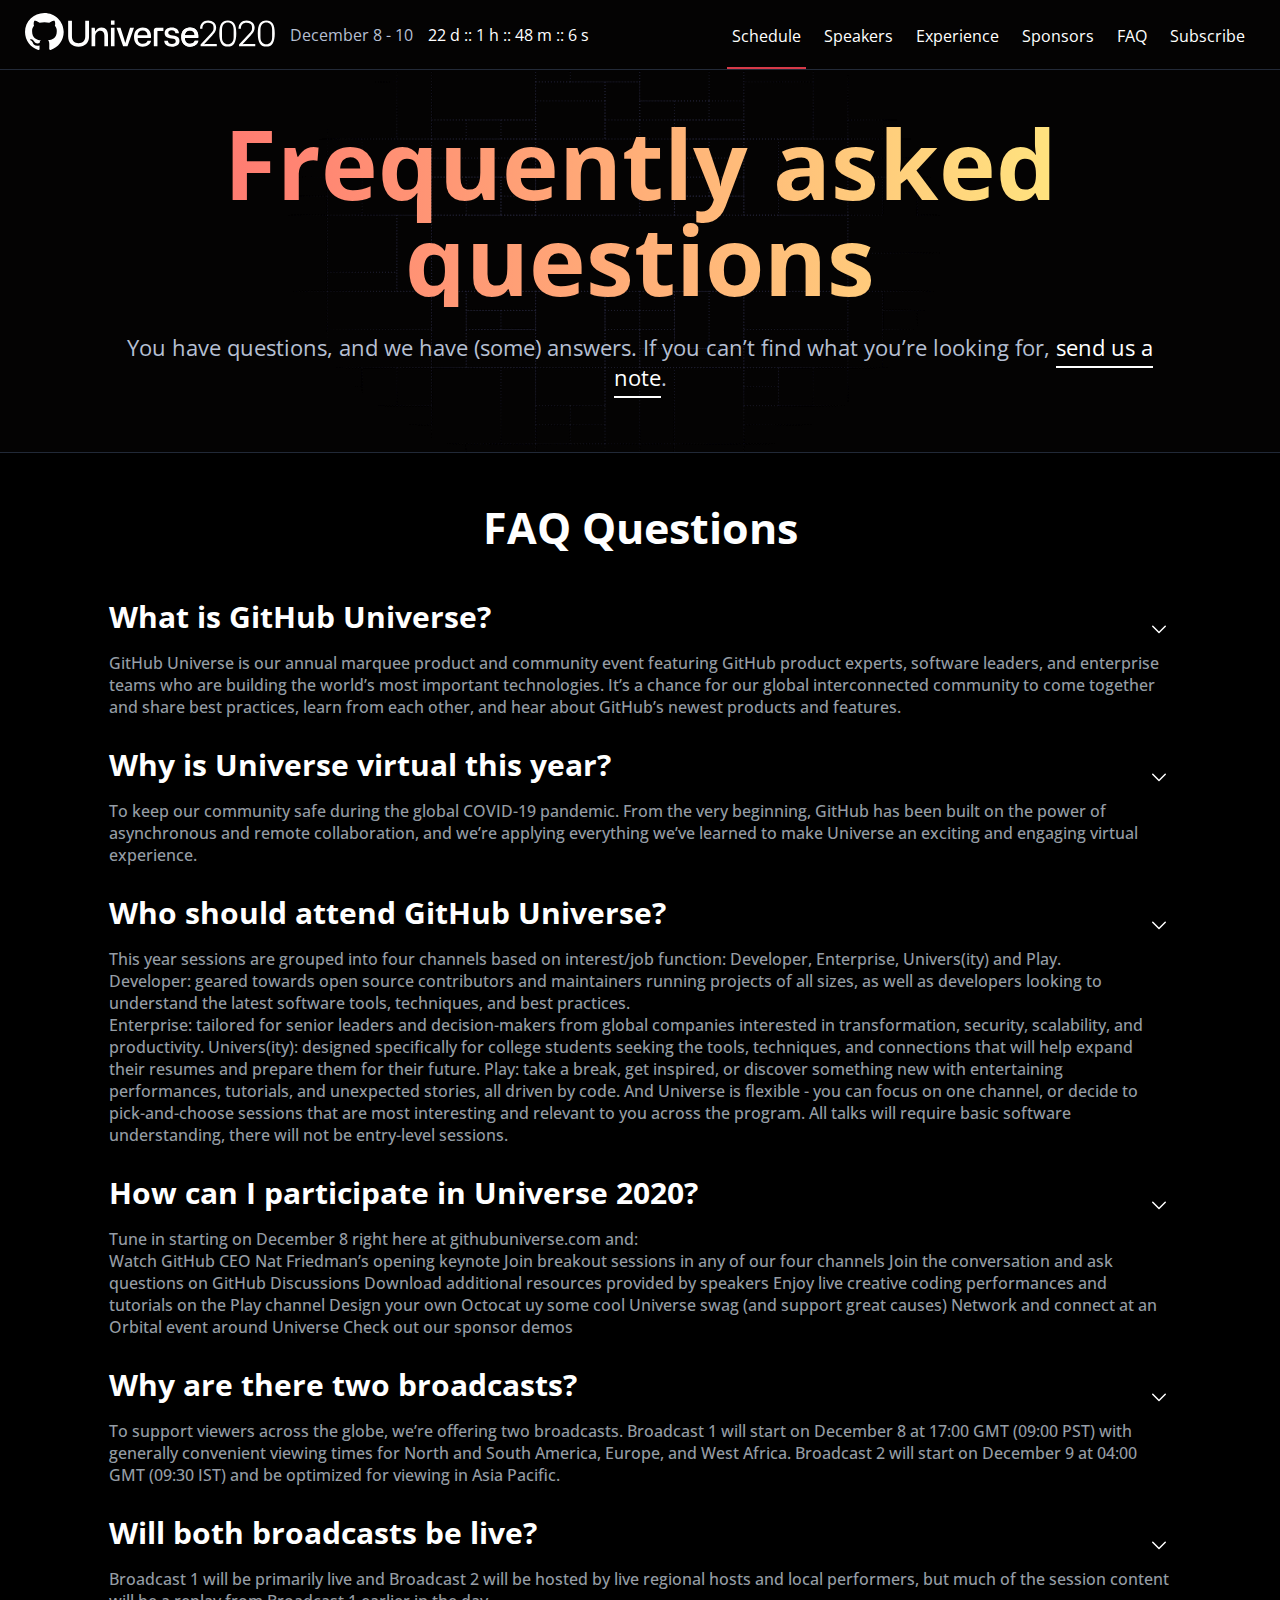
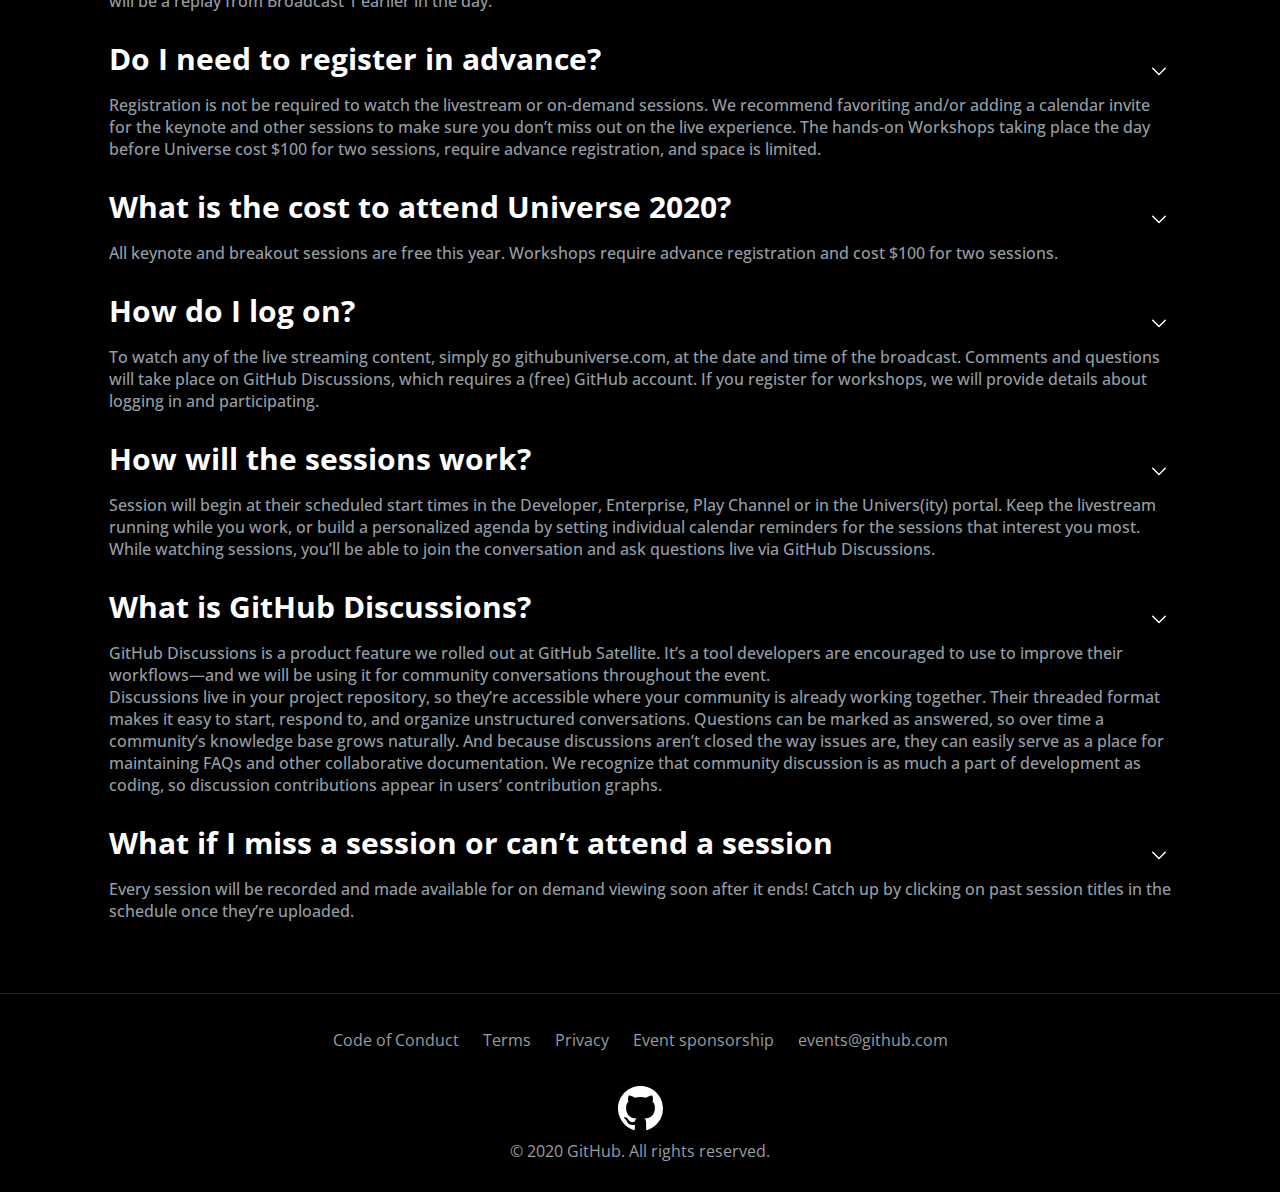
==== faq.html @ a19abfc0 "Ajustado site para portuges" ====
<html>
    <head>
        <link rel="stylesheet" href="asset/style.css">
    </head>
    <body>
        <header>
            <img class="logo" src="asset/GitHub-Universe-logo-2020-white.svg">
            <div class="time">December 8 - 10</div>
            <div class="countdown-time">
                <span class="d">22</span>
                d
                ::
                <span class="h">1</span>
                h
                ::
                <span class="m">48</span>
                m
                ::
                <span class="s">6</span>
                s
            </div>
            <nav>
                <li class="active"><a href="">Schedule</a></li>
                <li><a href="">Speakers</a></li>
                <li><a href="">Experience</a></li>
                <li><a href="">Sponsors</a></li>
                <li><a href="">FAQ</a></li>
                <li><a href="">Subscribe</a></li>
            </nav>
        </header>
        <section class="content content-small">
            <div class="container">
                <h1 class="gradient-text">Frequently asked questions</h1>
                <p>
                    You have questions, and we have (some) answers. If you can’t find what you’re looking for, 
                    <a class="underline" href="">send us a note</a>.
                </p>
            </div>
        </section>
        <hr>
        <!-- <hr class="gradient"> -->
        <section class="faq">
            <div class="container">
                <h1>FAQ Questions</h1>
                <ul class="faq-question">
                    <li>
                        <h2 class="faq-title">
                            What is GitHub Universe?
                        </h2>
                        <svg height="24" viewBox="0 0 24 24" version="1.1" width="24" aria-hidden="true"><path fill-rule="evenodd" d="M5.22 8.72a.75.75 0 000 1.06l6.25 6.25a.75.75 0 001.06 0l6.25-6.25a.75.75 0 00-1.06-1.06L12 14.44 6.28 8.72a.75.75 0 00-1.06 0z"></path></svg>
                        <div class="faq-content">
                            <p>
                                GitHub Universe is our annual marquee product and community event featuring GitHub product experts, software leaders, and enterprise teams who are building the world’s most important technologies. It’s a chance for our global interconnected community to come together and share best practices, learn from each other, and hear about GitHub’s newest products and features.
                            </p>
                        </div>
                    </li>
                    <li>
                        <h2 class="faq-title">
                            Why is Universe virtual this year?
                        </h2>
                        <svg height="24" viewBox="0 0 24 24" version="1.1" width="24" aria-hidden="true"><path fill-rule="evenodd" d="M5.22 8.72a.75.75 0 000 1.06l6.25 6.25a.75.75 0 001.06 0l6.25-6.25a.75.75 0 00-1.06-1.06L12 14.44 6.28 8.72a.75.75 0 00-1.06 0z"></path></svg>
                        <div class="faq-content">
                            <p>
                                To keep our community safe during the global COVID-19 pandemic. From the very beginning, GitHub has been built on the power of asynchronous and remote collaboration, and we’re applying everything we’ve learned to make Universe an exciting and engaging virtual experience.
                            </p>
                        </div>
                    </li>
                    <li>
                        <h2 class="faq-title">
                            Who should attend GitHub Universe?
                        </h2>
                        <svg height="24" viewBox="0 0 24 24" version="1.1" width="24" aria-hidden="true"><path fill-rule="evenodd" d="M5.22 8.72a.75.75 0 000 1.06l6.25 6.25a.75.75 0 001.06 0l6.25-6.25a.75.75 0 00-1.06-1.06L12 14.44 6.28 8.72a.75.75 0 00-1.06 0z"></path></svg>
                        <div class="faq-content">
                            <p>
                                This year sessions are grouped into four channels based on interest/job function: Developer, Enterprise, Univers(ity) and Play.
                            </p>
                            <p>
                                Developer: geared towards open source contributors and maintainers running projects of all sizes, as well as developers looking to understand the latest software tools, techniques, and best practices.
                            </p>
                            <p>
                                Enterprise: tailored for senior leaders and decision-makers from global companies interested in transformation, security, scalability, and productivity.
                                Univers(ity): designed specifically for college students seeking the tools, techniques, and connections that will help expand their resumes and prepare them for their future.
                                Play: take a break, get inspired, or discover something new with entertaining performances, tutorials, and unexpected stories, all driven by code.
                                And Universe is flexible - you can focus on one channel, or decide to pick-and-choose sessions that are most interesting and relevant to you across the program. All talks will require basic software understanding, there will not be entry-level sessions.
                            </p>
                        </div>
                    </li>
                    <li>
                        <h2 class="faq-title">
                            How can I participate in Universe 2020?
                        </h2>
                        <svg height="24" viewBox="0 0 24 24" version="1.1" width="24" aria-hidden="true"><path fill-rule="evenodd" d="M5.22 8.72a.75.75 0 000 1.06l6.25 6.25a.75.75 0 001.06 0l6.25-6.25a.75.75 0 00-1.06-1.06L12 14.44 6.28 8.72a.75.75 0 00-1.06 0z"></path></svg>
                        <div class="faq-content">
                            <p>
                                Tune in starting on December 8 right here at githubuniverse.com and:
                            </p>
                            <p>
                                Watch GitHub CEO Nat Friedman’s opening keynote
                                Join breakout sessions in any of our four channels
                                Join the conversation and ask questions on GitHub Discussions
                                Download additional resources provided by speakers
                                Enjoy live creative coding performances and tutorials on the Play channel
                                Design your own Octocat
                                uy some cool Universe swag (and support great causes)
                                Network and connect at an Orbital event around Universe
                                Check out our sponsor demos
                            </p>
                        </div>
                    </li>
                    <li>
                        <h2 class="faq-title">
                            Why are there two broadcasts?
                        </h2>
                        <svg height="24" viewBox="0 0 24 24" version="1.1" width="24" aria-hidden="true"><path fill-rule="evenodd" d="M5.22 8.72a.75.75 0 000 1.06l6.25 6.25a.75.75 0 001.06 0l6.25-6.25a.75.75 0 00-1.06-1.06L12 14.44 6.28 8.72a.75.75 0 00-1.06 0z"></path></svg>
                        <div class="faq-content">
                            <p>
                                To support viewers across the globe, we’re offering two broadcasts. Broadcast 1 will start on December 8 at 17:00 GMT (09:00 PST) with generally convenient viewing times for North and South America, Europe, and West Africa. Broadcast 2 will start on December 9 at 04:00 GMT (09:30 IST) and be optimized for viewing in Asia Pacific.
                            </p>
                        </div>
                    </li>
                    <li>
                        <h2 class="faq-title">
                            Will both broadcasts be live?
                        </h2>
                        <svg height="24" viewBox="0 0 24 24" version="1.1" width="24" aria-hidden="true"><path fill-rule="evenodd" d="M5.22 8.72a.75.75 0 000 1.06l6.25 6.25a.75.75 0 001.06 0l6.25-6.25a.75.75 0 00-1.06-1.06L12 14.44 6.28 8.72a.75.75 0 00-1.06 0z"></path></svg>
                        <div class="faq-content">
                            <p>
                                Broadcast 1 will be primarily live and Broadcast 2 will be hosted by live regional hosts and local performers, but much of the session content will be a replay from Broadcast 1 earlier in the day.
                            </p>
                        </div>
                    </li>
                    <li>
                        <h2 class="faq-title">
                            Do I need to register in advance?
                        </h2>
                        <svg height="24" viewBox="0 0 24 24" version="1.1" width="24" aria-hidden="true"><path fill-rule="evenodd" d="M5.22 8.72a.75.75 0 000 1.06l6.25 6.25a.75.75 0 001.06 0l6.25-6.25a.75.75 0 00-1.06-1.06L12 14.44 6.28 8.72a.75.75 0 00-1.06 0z"></path></svg>
                        <div class="faq-content">
                            <p>
                                Registration is not be required to watch the livestream or on-demand sessions. We recommend favoriting and/or adding a calendar invite for the keynote and other sessions to make sure you don’t miss out on the live experience. The hands-on Workshops taking place the day before Universe cost $100 for two sessions, require advance registration, and space is limited.
                            </p>
                        </div>
                    </li>
                    <li>
                        <h2 class="faq-title">
                            What is the cost to attend Universe 2020?
                        </h2>
                        <svg height="24" viewBox="0 0 24 24" version="1.1" width="24" aria-hidden="true"><path fill-rule="evenodd" d="M5.22 8.72a.75.75 0 000 1.06l6.25 6.25a.75.75 0 001.06 0l6.25-6.25a.75.75 0 00-1.06-1.06L12 14.44 6.28 8.72a.75.75 0 00-1.06 0z"></path></svg>
                        <div class="faq-content">
                            <p>
                                All keynote and breakout sessions are free this year. Workshops require advance registration and cost $100 for two sessions.
                            </p>
                        </div>
                    </li>
                    <li>
                        <h2 class="faq-title">
                            How do I log on?
                        </h2>
                        <svg height="24" viewBox="0 0 24 24" version="1.1" width="24" aria-hidden="true"><path fill-rule="evenodd" d="M5.22 8.72a.75.75 0 000 1.06l6.25 6.25a.75.75 0 001.06 0l6.25-6.25a.75.75 0 00-1.06-1.06L12 14.44 6.28 8.72a.75.75 0 00-1.06 0z"></path></svg>
                        <div class="faq-content">
                            <p>
                                To watch any of the live streaming content, simply go githubuniverse.com, at the date and time of the broadcast. Comments and questions will take place on GitHub Discussions, which requires a (free) GitHub account. If you register for workshops, we will provide details about logging in and participating.
                            </p>
                        </div>
                    </li>
                    <li>
                        <h2 class="faq-title">
                            How will the sessions work?
                        </h2>
                        <svg height="24" viewBox="0 0 24 24" version="1.1" width="24" aria-hidden="true"><path fill-rule="evenodd" d="M5.22 8.72a.75.75 0 000 1.06l6.25 6.25a.75.75 0 001.06 0l6.25-6.25a.75.75 0 00-1.06-1.06L12 14.44 6.28 8.72a.75.75 0 00-1.06 0z"></path></svg>
                        <div class="faq-content">
                            <p>
                                Session will begin at their scheduled start times in the Developer, Enterprise, Play Channel or in the Univers(ity) portal. Keep the livestream running while you work, or build a personalized agenda by setting individual calendar reminders for the sessions that interest you most. While watching sessions, you’ll be able to join the conversation and ask questions live via GitHub Discussions.
                            </p>
                        </div>
                    </li>
                    <li>
                        <h2 class="faq-title">
                            What is GitHub Discussions?
                        </h2>
                        <svg height="24" viewBox="0 0 24 24" version="1.1" width="24" aria-hidden="true"><path fill-rule="evenodd" d="M5.22 8.72a.75.75 0 000 1.06l6.25 6.25a.75.75 0 001.06 0l6.25-6.25a.75.75 0 00-1.06-1.06L12 14.44 6.28 8.72a.75.75 0 00-1.06 0z"></path></svg>
                        <div class="faq-content">
                            <p>
                                GitHub Discussions is a product feature we rolled out at GitHub Satellite. It’s a tool developers are encouraged to use to improve their workflows—and we will be using it for community conversations throughout the event.
                            </p>
                            <p>
                                Discussions live in your project repository, so they’re accessible where your community is already working together. Their threaded format makes it easy to start, respond to, and organize unstructured conversations. Questions can be marked as answered, so over time a community’s knowledge base grows naturally. And because discussions aren’t closed the way issues are, they can easily serve as a place for maintaining FAQs and other collaborative documentation. We recognize that community discussion is as much a part of development as coding, so discussion contributions appear in users’ contribution graphs.
                            </p>
                        </div>
                    </li>
                    <li>
                        <h2 class="faq-title">
                            What if I miss a session or can’t attend a session
                        </h2>
                        <svg height="24" viewBox="0 0 24 24" version="1.1" width="24" aria-hidden="true"><path fill-rule="evenodd" d="M5.22 8.72a.75.75 0 000 1.06l6.25 6.25a.75.75 0 001.06 0l6.25-6.25a.75.75 0 00-1.06-1.06L12 14.44 6.28 8.72a.75.75 0 00-1.06 0z"></path></svg>
                        <div class="faq-content">
                            <p>
                                Every session will be recorded and made available for on demand viewing soon after it ends! Catch up by clicking on past session titles in the schedule once they’re uploaded.
                            </p>
                        </div>
                    </li>
                </ul>
            </div>
        </section>
        <hr>
        <footer>
            <ul class="linear-list">
                <li>
                    <a href="">Code of Conduct</a>
                </li>
                <li>
                    <a href="">Terms</a>
                </li>
                <li>
                    <a href="">Privacy</a>
                </li>
                <li>
                    <a href="">Event sponsorship</a>
                </li>
                <li>
                    <a href="">events@github.com</a>
                </li>
            </ul>
            <a href="">
                <img class="logo" src="asset/GitHub-invertocat.svg">
            </a>
            <p class="copyright">© 2020 GitHub. All rights reserved.</p>
        </footer>
    </body>
</html>
---- asset/style.css ----
/*
 * @Name: GitHub Event Web
 * @Author: Max Base
 * @Repository: https://github.com/BaseMax/GitHubEventWeb
*/

@import url("https://fonts.googleapis.com/css?family=Open+Sans");
* {
    padding: 0;
    margin: 0;
}
*, *:before, *:after {
    box-sizing: border-box;
}
body {
    background: #000;
    color: white;
    font-family: "Open Sans";
}
img {
    border: 0px;
}
li {
    list-style: none;
}
a {
    text-decoration: none;
    cursor: pointer;
    color: inherit;
}
a.underline {
    padding-bottom: 4px;
    color: white;
    border-bottom: 2px solid white;
}
.gradient-subtext {
    background: -webkit-linear-gradient(270.97deg, #FFE580 -21.36%, #FF7571 -2.45%, #EA5DAD 26.84%, #C2A0FD 64.15%, #3BF0E4 108.29%, #B2F4B6 159.03%);
    -webkit-background-clip: text;
    -webkit-text-fill-color: transparent;
}
.gradient-text {
    /* background: -webkit-linear-gradient(270.97deg, #FFE580 -21.36%, #FF7571 -2.45%, #EA5DAD 26.84%, #C2A0FD 64.15%, #3BF0E4 108.29%, #B2F4B6 159.03%); */
    background: linear-gradient(267.91deg, #FFE57F 9.35%, #FF7170 96.48%);
    -webkit-background-clip: text;
    -webkit-text-fill-color: transparent;
}
.text-gradient-purple {
    background: linear-gradient(87.54deg, #9867F0 -6.8%, #ED4E50 84.14%);
    -webkit-background-clip: text;
    -webkit-text-fill-color: transparent;
}
.button {
    font-family: "alliance", mono, sans-serif;
    position: relative;
    z-index: 1;
    display: inline-flex;
    align-items: center;
    justify-content: center;
    text-transform: none;
    font-weight: 600;
    font-size: 14px;
    padding: 4px 28px;
    height: 56px;
    border-radius: 0;
    overflow: hidden;
    background: transparent;
    letter-spacing: 0.07em;
    text-transform: uppercase;
    font-feature-settings: 'salt' on, 'ss01' on, 'ss02' on;
    color: #fff;
    border: 2px solid #FF7571;
}
.button:hover {
    background: linear-gradient(269.16deg, #FFE580 -15.83%, #FF7571 -4.97%, #FF7270 15.69%, #EA5DAD 32.43%, #C2A0FD 50.09%, #9867F0 67.47%, #3BF0E4 84.13%, #33CE43 105.13%, #B2F4B6 123.24%);
    background-position: 58% 50%;
    background-size: 500%;
    color: black;
}
section.updates {
    text-align: center;
    display: inline-block;
    width: 100%;
    height: auto;
    border-top: 1px solid rgba(66,82,109,0.5);
    border-bottom: 1px solid rgba(66,82,109,0.5);
    padding-top: 45px;
    padding-bottom: 45px;
    color: #B5BFD2;
}
section.updates p.signup-text {
    font-size: 20px;
}
section.updates p.follow-text {
    margin-top: 35px;
}
footer {
    text-align: center;
    display: inline-block;
    width: 100%;
    height: auto;
    color: #959da5;
}
footer ul {
    width: 100%;
    float: left;
    margin-top: 25px;
    margin-bottom: 25px;
}
footer .logo {
    width: 45px;
    margin-bottom: 10px;
}
footer .copyright {
    width: 100%;
    display: inline-block;
    margin-bottom: 30px;
}
ul.linear-list {

}
ul.linear-list li {
    display: inline-block;
    padding: 10px;
}
header {
    display: inline-block;
    width: 100%;
    height: 70px;
    background: #040303;
    border-bottom: 1px solid rgba(66,82,109,0.5);
    padding-top: 5px;
    padding-bottom: 5px;
}
header nav {
    float: right;
    margin-right: 30px;
}
header nav li {
    display: inline-block;
    margin-left: 9px;
    padding-right: 5px;
    padding-left: 5px;
    padding-top: 20px;
    padding-bottom: 20px;
}
header nav li.active {
    border-bottom: 2px solid #d73a49;
    /* border-bottom: 2px solid #FFE57F;  */
}
section.blog {
    width: 100%;
    float: left;
}
section.blog .subtitle {
    color: #FFE57F;
}
section.blog h1 {
    font-size: 45px;
    color: #FFE57F;
    margin-bottom: 15px;
}
section.blog p {
    text-align: justify;
    line-height: 30px;
    padding-top: 8px;
    padding-bottom: 15px;
}
section.blog .author {
    float: left;
    margin-left: 20px;
    margin-bottom: 35px;
}
section.blog .time {
    color: #B5BFD2;
}
section.blog .author .details {
    float: left;
    margin-left: 15px;
}
section.blog .author h5 {
    width: 100%;
    margin-top: 5px;
    font-size: 19px;
    margin-bottom: 5px;
}
section.blog .author span {
    width: 100%;
}
section.blog .author img {
    float: left;
    width: 70px;
    border-radius: 50%;
}
header .logo {
    width: 250px;
    float: left;
    margin-right: 15px;
    margin-top: 8px;
    margin-left: 25px;
}
header .time {
    float: left;
    line-height: 60px;
    color: #B5BFD2;
}
header .countdown-time {
    float: left;
    line-height: 60px;
    margin-left: 15px;
}
section.sponsors {
    display: inline-block;
    text-align: center;
    width: 100%;
    height: auto;
    background-color: #040303;
    /* border-top: 1px solid rgba(66,82,109,0.5); */
}
section.speakers {
    text-align: center;
    display: inline-block;
    width: 100%;
    height: auto;
    background-color: #040303;
}
section.attends {
    text-align: center;
    display: inline-block;
    width: 100%;
    height: auto;
    background-color: #040303;
    background-image: url('shape-bl.webp');
    background-position: bottom/left;
    background-attachment: cover;
    background-repeat: no-repeat;
}
section.attends h2 {
    font-size: 59px;
    margin-bottom: 60px;
    margin-top: 45px;
}
section.attends h4 {
    font-size: 29px;
}
section.attends p {
    color: #B5BFD2;
    margin-bottom: 50px;
}
section.content-small {
    height: auto !important;
}
section.content-small h1 {
    margin-top: 0px !important;
}
section.content {
    text-align: center;
    display: inline-block;
    width: 100%;
    height: 500px;
    background-color: #040303;
    background-image: url('pattern-light.svg');
    background-position: center;
    background-attachment: cover;
    background-repeat: no-repeat;
}
section.sponsors h4 {
    font-size: 36px;
    line-height: 96px;
}
section.content h1 {
    font-size: 96px;
    line-height: 96px;
    margin-top: 45px;
    margin-bottom: 25px;
}
section.content p {
    margin-bottom: 15px;
    color: #B5BFD2;
    font-size: 22px;
}
.container {
    width: 90%;
    padding: 45px;
    margin: auto;
}
ul.sponsor-list {
    float: left;
    width: 100%;
    margin-top: 15px;
    margin-bottom: 25px;
}
ul.sponsor-list li {
    width: 25%;
    float: left;
    margin-bottom: 15px;
    width: calc(25% - 16px);
}
ul.sponsor-list li img {
    text-align: center;
    vertical-align: middle;
    /* max-width: 150px; */
    /* max-height: 40px; */
    width: auto;
    max-width: 70%;
    max-height: 80px;
}
ul.sponsor-list li a {
    display: flex;
    align-items: center;
    justify-content: center;
    width: 100%;
    height: 128px;
    position: relative;
    z-index: 1;
    overflow: hidden;
    transition: opacity .3s ease-in-out;
}
hr.gradient {
    background: linear-gradient(269.16deg, #FFE580 -15.83%, #FF7571 -4.97%, #FF7270 15.69%, #EA5DAD 32.43%, #C2A0FD 50.09%, #9867F0 67.47%, #3BF0E4 84.13%, #33CE43 105.13%, #B2F4B6 123.24%);
    height: 8px;
}
hr {
    background: rgba(66,82,109,0.5);
    height: 1px;
    border: none;
}
section.subscribe {
    text-align: center;
    display: inline-block;
    width: 100%;
    height: auto;
    z-index: 1;
    background: url(cta-bg.png) center/100% auto no-repeat;
    padding: 120px 0;
}
section.subscribe p {
    width: 100%;
    font-size: 24px;
    margin-bottom: 20px;
}
ul.blog-utilites {
    float: right;
}
ul.blog-utilites li {
    display: inline-block;
    text-align: center;
    margin-left: 7px;
    margin-right: 7px;
}
a.go-back {

}
a.go-back svg {
    float: left;
}
a.go-back span {
    float: left;
    line-height: 24px;
    margin-left: 10px;
}
.clear {
    clear: both;
}
section.faq {
    text-align: center;
    width: 100%;
    height: auto;
}
section.faq h1 {
    font-size: 43px;
    margin-bottom: 39px;
}
ul.faq-question {

}
ul.faq-question li {

}
ul.faq-question svg {
    float: right;
    cursor: pointer;
    margin-top: -35px;
    fill: white;
    transition: transform .6s ease;
}
ul.faq-question h2.faq-title {
    text-align: left;
    font-size: 30px;
    margin-bottom: 15px;
}
ul.faq-question .faq-content {
    text-align: left;
    margin-left: 0px;
    font-weight: 500;
    margin-bottom: 26px;
    color: #959da5;
}
ul.speaker-list {
    width: 100%;
    float: left;
    margin-bottom: 19px;
}
ul.speaker-list li {
    width: 100%;
    height: auto;
    /* float: left; */
    display: inline-block;
    padding-top: 30px;
    padding-bottom: 35px;
    border-bottom: 1px solid rgba(66,82,109,0.5);
}
ul.speaker-list li img {
    width: 110px;
    border-radius: 50%;
    /* border: 3px solid #FFE57F; */
    border: 3px solid #FF7170;
}
ul.speaker-list li h3 {
    text-align: center;
    width: 100%;
    padding-left: 15%;
    padding-right: 15%;
    font-size: 25px;
    color: white;
    margin-bottom: 4px;
}
ul.speaker-list li h4 {
    font-size: 23px;
    color: white;
}
ul.speaker-list li h5 {
    font-size: 20px;
    color: #B5BFD2;
}
section.speakers h1 {
    font-size: 64px;
    line-height: 96px;
    margin-top: 45px;
    margin-bottom: 25px;
}
section.profile {
    float: left;
    width: 100%;
    height: auto;
    margin-bottom: 45px;
}
section.profile .avatar {
    float: left;
    width: 250px;
    border-radius: 10px;
}
section.profile .details {
    width: calc(100% - 275px);
    margin-left: 25px;
    float: left;
}
section.profile h1 {
    font-size: 54px;
    margin-bottom: 8px;
}
section.profile h2 {
    color: #B5BFD2;
    margin-bottom: 25px;
}
section.profile .social {
    margin-top: 25px;
}
section.profile .social svg {
    height: 24px;
    fill: currentColor;
    margin-right: 25px;
}
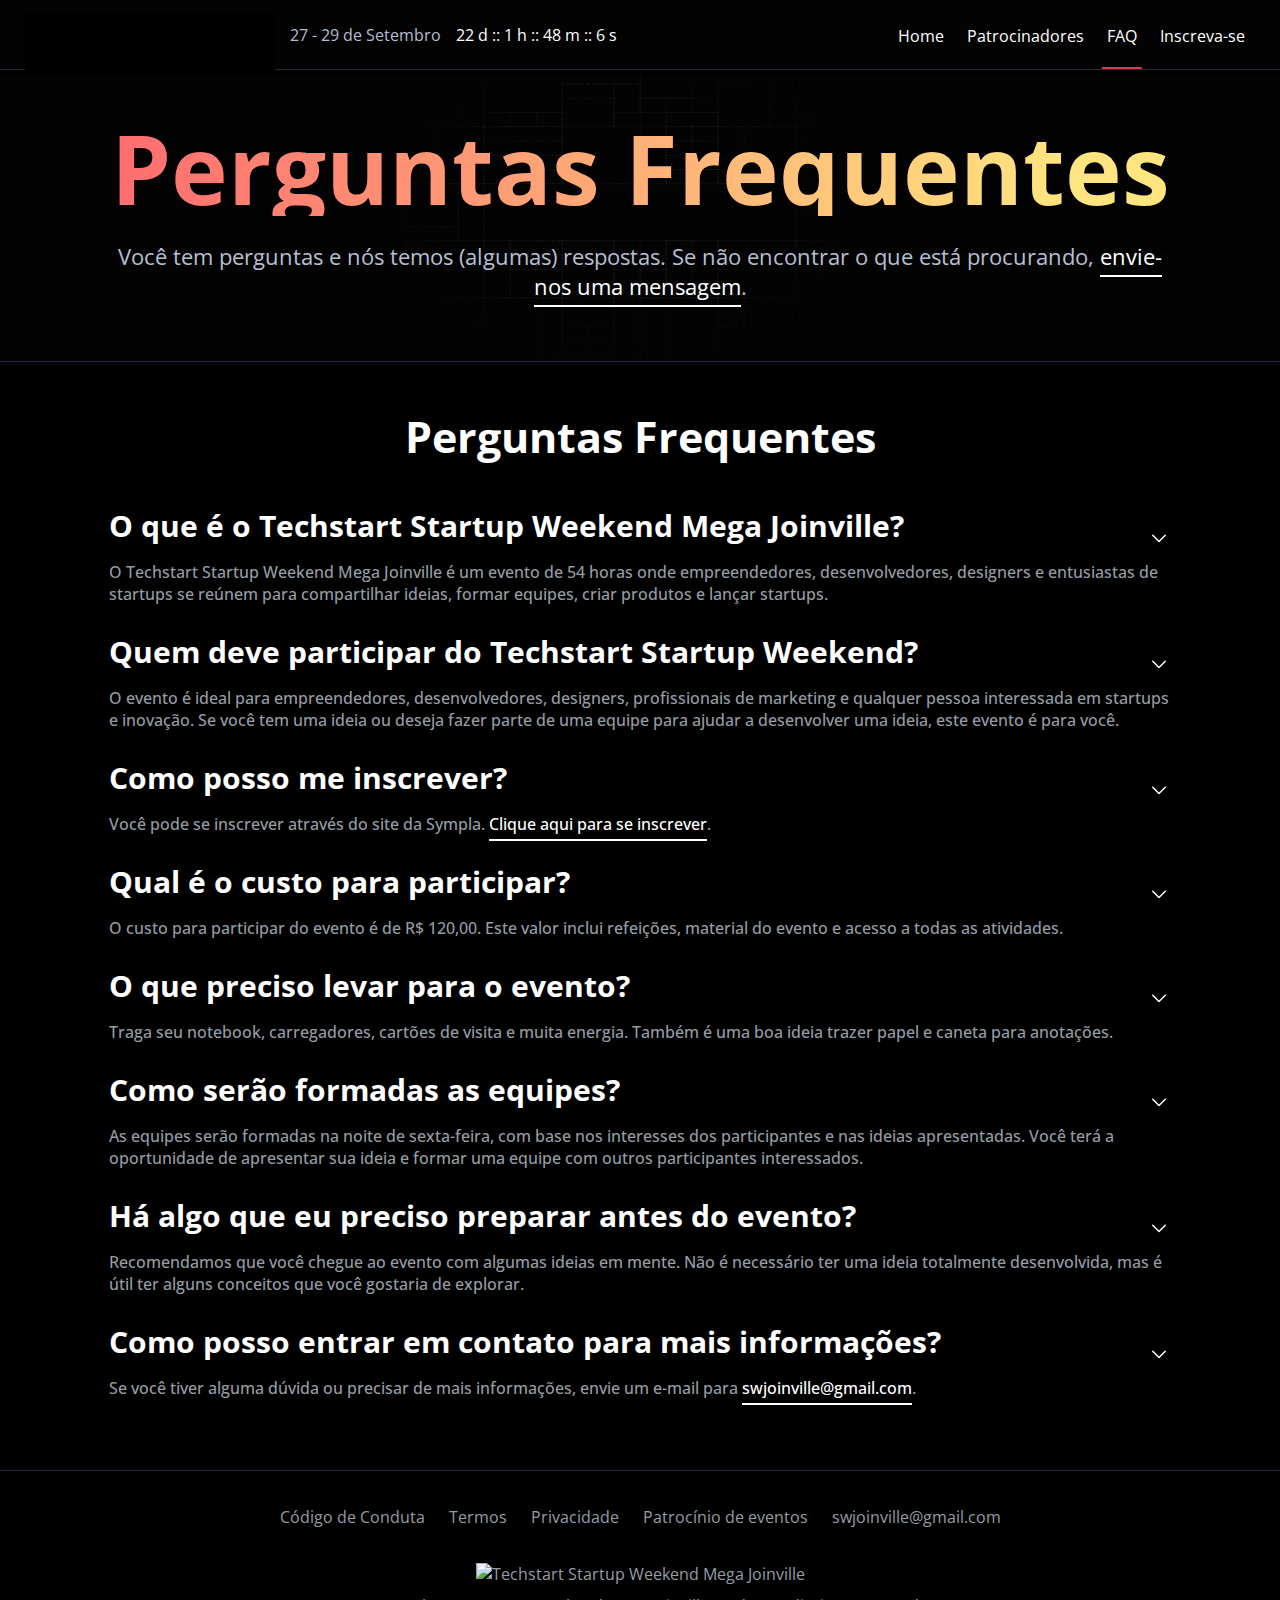
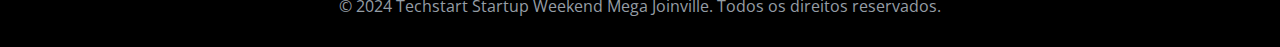
==== commit b75676a1: "Ajustado links" ====
--- a/faq.html
+++ b/faq.html
@@ -1,229 +1,162 @@
-<html>
-    <head>
-        <link rel="stylesheet" href="asset/style.css">
-    </head>
-    <body>
-        <header>
-            <img class="logo" src="asset/GitHub-Universe-logo-2020-white.svg">
-            <div class="time">December 8 - 10</div>
-            <div class="countdown-time">
-                <span class="d">22</span>
-                d
-                ::
-                <span class="h">1</span>
-                h
-                ::
-                <span class="m">48</span>
-                m
-                ::
-                <span class="s">6</span>
-                s
-            </div>
-            <nav>
-                <li class="active"><a href="">Schedule</a></li>
-                <li><a href="">Speakers</a></li>
-                <li><a href="">Experience</a></li>
-                <li><a href="">Sponsors</a></li>
-                <li><a href="">FAQ</a></li>
-                <li><a href="">Subscribe</a></li>
-            </nav>
-        </header>
-        <section class="content content-small">
-            <div class="container">
-                <h1 class="gradient-text">Frequently asked questions</h1>
-                <p>
-                    You have questions, and we have (some) answers. If you can’t find what you’re looking for, 
-                    <a class="underline" href="">send us a note</a>.
-                </p>
-            </div>
-        </section>
-        <hr>
-        <!-- <hr class="gradient"> -->
-        <section class="faq">
-            <div class="container">
-                <h1>FAQ Questions</h1>
-                <ul class="faq-question">
-                    <li>
-                        <h2 class="faq-title">
-                            What is GitHub Universe?
-                        </h2>
-                        <svg height="24" viewBox="0 0 24 24" version="1.1" width="24" aria-hidden="true"><path fill-rule="evenodd" d="M5.22 8.72a.75.75 0 000 1.06l6.25 6.25a.75.75 0 001.06 0l6.25-6.25a.75.75 0 00-1.06-1.06L12 14.44 6.28 8.72a.75.75 0 00-1.06 0z"></path></svg>
-                        <div class="faq-content">
-                            <p>
-                                GitHub Universe is our annual marquee product and community event featuring GitHub product experts, software leaders, and enterprise teams who are building the world’s most important technologies. It’s a chance for our global interconnected community to come together and share best practices, learn from each other, and hear about GitHub’s newest products and features.
-                            </p>
-                        </div>
-                    </li>
-                    <li>
-                        <h2 class="faq-title">
-                            Why is Universe virtual this year?
-                        </h2>
-                        <svg height="24" viewBox="0 0 24 24" version="1.1" width="24" aria-hidden="true"><path fill-rule="evenodd" d="M5.22 8.72a.75.75 0 000 1.06l6.25 6.25a.75.75 0 001.06 0l6.25-6.25a.75.75 0 00-1.06-1.06L12 14.44 6.28 8.72a.75.75 0 00-1.06 0z"></path></svg>
-                        <div class="faq-content">
-                            <p>
-                                To keep our community safe during the global COVID-19 pandemic. From the very beginning, GitHub has been built on the power of asynchronous and remote collaboration, and we’re applying everything we’ve learned to make Universe an exciting and engaging virtual experience.
-                            </p>
-                        </div>
-                    </li>
-                    <li>
-                        <h2 class="faq-title">
-                            Who should attend GitHub Universe?
-                        </h2>
-                        <svg height="24" viewBox="0 0 24 24" version="1.1" width="24" aria-hidden="true"><path fill-rule="evenodd" d="M5.22 8.72a.75.75 0 000 1.06l6.25 6.25a.75.75 0 001.06 0l6.25-6.25a.75.75 0 00-1.06-1.06L12 14.44 6.28 8.72a.75.75 0 00-1.06 0z"></path></svg>
-                        <div class="faq-content">
-                            <p>
-                                This year sessions are grouped into four channels based on interest/job function: Developer, Enterprise, Univers(ity) and Play.
-                            </p>
-                            <p>
-                                Developer: geared towards open source contributors and maintainers running projects of all sizes, as well as developers looking to understand the latest software tools, techniques, and best practices.
-                            </p>
-                            <p>
-                                Enterprise: tailored for senior leaders and decision-makers from global companies interested in transformation, security, scalability, and productivity.
-                                Univers(ity): designed specifically for college students seeking the tools, techniques, and connections that will help expand their resumes and prepare them for their future.
-                                Play: take a break, get inspired, or discover something new with entertaining performances, tutorials, and unexpected stories, all driven by code.
-                                And Universe is flexible - you can focus on one channel, or decide to pick-and-choose sessions that are most interesting and relevant to you across the program. All talks will require basic software understanding, there will not be entry-level sessions.
-                            </p>
-                        </div>
-                    </li>
-                    <li>
-                        <h2 class="faq-title">
-                            How can I participate in Universe 2020?
-                        </h2>
-                        <svg height="24" viewBox="0 0 24 24" version="1.1" width="24" aria-hidden="true"><path fill-rule="evenodd" d="M5.22 8.72a.75.75 0 000 1.06l6.25 6.25a.75.75 0 001.06 0l6.25-6.25a.75.75 0 00-1.06-1.06L12 14.44 6.28 8.72a.75.75 0 00-1.06 0z"></path></svg>
-                        <div class="faq-content">
-                            <p>
-                                Tune in starting on December 8 right here at githubuniverse.com and:
-                            </p>
-                            <p>
-                                Watch GitHub CEO Nat Friedman’s opening keynote
-                                Join breakout sessions in any of our four channels
-                                Join the conversation and ask questions on GitHub Discussions
-                                Download additional resources provided by speakers
-                                Enjoy live creative coding performances and tutorials on the Play channel
-                                Design your own Octocat
-                                uy some cool Universe swag (and support great causes)
-                                Network and connect at an Orbital event around Universe
-                                Check out our sponsor demos
-                            </p>
-                        </div>
-                    </li>
-                    <li>
-                        <h2 class="faq-title">
-                            Why are there two broadcasts?
-                        </h2>
-                        <svg height="24" viewBox="0 0 24 24" version="1.1" width="24" aria-hidden="true"><path fill-rule="evenodd" d="M5.22 8.72a.75.75 0 000 1.06l6.25 6.25a.75.75 0 001.06 0l6.25-6.25a.75.75 0 00-1.06-1.06L12 14.44 6.28 8.72a.75.75 0 00-1.06 0z"></path></svg>
-                        <div class="faq-content">
-                            <p>
-                                To support viewers across the globe, we’re offering two broadcasts. Broadcast 1 will start on December 8 at 17:00 GMT (09:00 PST) with generally convenient viewing times for North and South America, Europe, and West Africa. Broadcast 2 will start on December 9 at 04:00 GMT (09:30 IST) and be optimized for viewing in Asia Pacific.
-                            </p>
-                        </div>
-                    </li>
-                    <li>
-                        <h2 class="faq-title">
-                            Will both broadcasts be live?
-                        </h2>
-                        <svg height="24" viewBox="0 0 24 24" version="1.1" width="24" aria-hidden="true"><path fill-rule="evenodd" d="M5.22 8.72a.75.75 0 000 1.06l6.25 6.25a.75.75 0 001.06 0l6.25-6.25a.75.75 0 00-1.06-1.06L12 14.44 6.28 8.72a.75.75 0 00-1.06 0z"></path></svg>
-                        <div class="faq-content">
-                            <p>
-                                Broadcast 1 will be primarily live and Broadcast 2 will be hosted by live regional hosts and local performers, but much of the session content will be a replay from Broadcast 1 earlier in the day.
-                            </p>
-                        </div>
-                    </li>
-                    <li>
-                        <h2 class="faq-title">
-                            Do I need to register in advance?
-                        </h2>
-                        <svg height="24" viewBox="0 0 24 24" version="1.1" width="24" aria-hidden="true"><path fill-rule="evenodd" d="M5.22 8.72a.75.75 0 000 1.06l6.25 6.25a.75.75 0 001.06 0l6.25-6.25a.75.75 0 00-1.06-1.06L12 14.44 6.28 8.72a.75.75 0 00-1.06 0z"></path></svg>
-                        <div class="faq-content">
-                            <p>
-                                Registration is not be required to watch the livestream or on-demand sessions. We recommend favoriting and/or adding a calendar invite for the keynote and other sessions to make sure you don’t miss out on the live experience. The hands-on Workshops taking place the day before Universe cost $100 for two sessions, require advance registration, and space is limited.
-                            </p>
-                        </div>
-                    </li>
-                    <li>
-                        <h2 class="faq-title">
-                            What is the cost to attend Universe 2020?
-                        </h2>
-                        <svg height="24" viewBox="0 0 24 24" version="1.1" width="24" aria-hidden="true"><path fill-rule="evenodd" d="M5.22 8.72a.75.75 0 000 1.06l6.25 6.25a.75.75 0 001.06 0l6.25-6.25a.75.75 0 00-1.06-1.06L12 14.44 6.28 8.72a.75.75 0 00-1.06 0z"></path></svg>
-                        <div class="faq-content">
-                            <p>
-                                All keynote and breakout sessions are free this year. Workshops require advance registration and cost $100 for two sessions.
-                            </p>
-                        </div>
-                    </li>
-                    <li>
-                        <h2 class="faq-title">
-                            How do I log on?
-                        </h2>
-                        <svg height="24" viewBox="0 0 24 24" version="1.1" width="24" aria-hidden="true"><path fill-rule="evenodd" d="M5.22 8.72a.75.75 0 000 1.06l6.25 6.25a.75.75 0 001.06 0l6.25-6.25a.75.75 0 00-1.06-1.06L12 14.44 6.28 8.72a.75.75 0 00-1.06 0z"></path></svg>
-                        <div class="faq-content">
-                            <p>
-                                To watch any of the live streaming content, simply go githubuniverse.com, at the date and time of the broadcast. Comments and questions will take place on GitHub Discussions, which requires a (free) GitHub account. If you register for workshops, we will provide details about logging in and participating.
-                            </p>
-                        </div>
-                    </li>
-                    <li>
-                        <h2 class="faq-title">
-                            How will the sessions work?
-                        </h2>
-                        <svg height="24" viewBox="0 0 24 24" version="1.1" width="24" aria-hidden="true"><path fill-rule="evenodd" d="M5.22 8.72a.75.75 0 000 1.06l6.25 6.25a.75.75 0 001.06 0l6.25-6.25a.75.75 0 00-1.06-1.06L12 14.44 6.28 8.72a.75.75 0 00-1.06 0z"></path></svg>
-                        <div class="faq-content">
-                            <p>
-                                Session will begin at their scheduled start times in the Developer, Enterprise, Play Channel or in the Univers(ity) portal. Keep the livestream running while you work, or build a personalized agenda by setting individual calendar reminders for the sessions that interest you most. While watching sessions, you’ll be able to join the conversation and ask questions live via GitHub Discussions.
-                            </p>
-                        </div>
-                    </li>
-                    <li>
-                        <h2 class="faq-title">
-                            What is GitHub Discussions?
-                        </h2>
-                        <svg height="24" viewBox="0 0 24 24" version="1.1" width="24" aria-hidden="true"><path fill-rule="evenodd" d="M5.22 8.72a.75.75 0 000 1.06l6.25 6.25a.75.75 0 001.06 0l6.25-6.25a.75.75 0 00-1.06-1.06L12 14.44 6.28 8.72a.75.75 0 00-1.06 0z"></path></svg>
-                        <div class="faq-content">
-                            <p>
-                                GitHub Discussions is a product feature we rolled out at GitHub Satellite. It’s a tool developers are encouraged to use to improve their workflows—and we will be using it for community conversations throughout the event.
-                            </p>
-                            <p>
-                                Discussions live in your project repository, so they’re accessible where your community is already working together. Their threaded format makes it easy to start, respond to, and organize unstructured conversations. Questions can be marked as answered, so over time a community’s knowledge base grows naturally. And because discussions aren’t closed the way issues are, they can easily serve as a place for maintaining FAQs and other collaborative documentation. We recognize that community discussion is as much a part of development as coding, so discussion contributions appear in users’ contribution graphs.
-                            </p>
-                        </div>
-                    </li>
-                    <li>
-                        <h2 class="faq-title">
-                            What if I miss a session or can’t attend a session
-                        </h2>
-                        <svg height="24" viewBox="0 0 24 24" version="1.1" width="24" aria-hidden="true"><path fill-rule="evenodd" d="M5.22 8.72a.75.75 0 000 1.06l6.25 6.25a.75.75 0 001.06 0l6.25-6.25a.75.75 0 00-1.06-1.06L12 14.44 6.28 8.72a.75.75 0 00-1.06 0z"></path></svg>
-                        <div class="faq-content">
-                            <p>
-                                Every session will be recorded and made available for on demand viewing soon after it ends! Catch up by clicking on past session titles in the schedule once they’re uploaded.
-                            </p>
-                        </div>
-                    </li>
-                </ul>
-            </div>
-        </section>
-        <hr>
-        <footer>
-            <ul class="linear-list">
+<!DOCTYPE html>
+<html lang="pt-BR">
+<head>
+    <meta charset="UTF-8">
+    <title>FAQ - Techstart Startup Weekend Mega Joinville</title>
+    <link rel="stylesheet" href="asset/style.css">
+</head>
+<body>
+    <header>
+        <img class="logo" src="asset/sw_logo.png" alt="Techstart Startup Weekend Mega Joinville">
+        <div class="time">27 - 29 de Setembro</div>
+        <div class="countdown-time">
+            <span class="d">22</span>
+            d
+            ::
+            <span class="h">1</span>
+            h
+            ::
+            <span class="m">48</span>
+            m
+            ::
+            <span class="s">6</span>
+            s
+        </div>
+        <nav>
+            <li><a href="index.html">Home</a></li>
+            <li><a href="index.html#sponsors">Patrocinadores</a></li>
+            <li class="active"><a href="">FAQ</a></li>
+            <li><a href="https://www.sympla.com.br/meetup-metodos-de-ideacao--techstarts-startup-weekend-mega-joinville__2481540" target="_blank">Inscreva-se</a></li>
+        </nav>
+    </header>
+    <section class="content content-small">
+        <div class="container">
+            <h1 class="gradient-text">Perguntas Frequentes</h1>
+            <p>
+                Você tem perguntas e nós temos (algumas) respostas. Se não encontrar o que está procurando, 
+                <a class="underline" href="mailto:swjoinville@gmail.com">envie-nos uma mensagem</a>.
+            </p>
+        </div>
+    </section>
+    <hr>
+    <section class="faq">
+        <div class="container">
+            <h1>Perguntas Frequentes</h1>
+            <ul class="faq-question">
                 <li>
-                    <a href="">Code of Conduct</a>
+                    <h2 class="faq-title">
+                        O que é o Techstart Startup Weekend Mega Joinville?
+                    </h2>
+                    <svg height="24" viewBox="0 0 24 24" version="1.1" width="24" aria-hidden="true"><path fill-rule="evenodd" d="M5.22 8.72a.75.75 0 000 1.06l6.25 6.25a.75.75 0 001.06 0l6.25-6.25a.75.75 0 00-1.06-1.06L12 14.44 6.28 8.72a.75.75 0 00-1.06 0z"></path></svg>
+                    <div class="faq-content">
+                        <p>
+                            O Techstart Startup Weekend Mega Joinville é um evento de 54 horas onde empreendedores, desenvolvedores, designers e entusiastas de startups se reúnem para compartilhar ideias, formar equipes, criar produtos e lançar startups.
+                        </p>
+                    </div>
                 </li>
                 <li>
-                    <a href="">Terms</a>
+                    <h2 class="faq-title">
+                        Quem deve participar do Techstart Startup Weekend?
+                    </h2>
+                    <svg height="24" viewBox="0 0 24 24" version="1.1" width="24" aria-hidden="true"><path fill-rule="evenodd" d="M5.22 8.72a.75.75 0 000 1.06l6.25 6.25a.75.75 0 001.06 0l6.25-6.25a.75.75 0 00-1.06-1.06L12 14.44 6.28 8.72a.75.75 0 00-1.06 0z"></path></svg>
+                    <div class="faq-content">
+                        <p>
+                            O evento é ideal para empreendedores, desenvolvedores, designers, profissionais de marketing e qualquer pessoa interessada em startups e inovação. Se você tem uma ideia ou deseja fazer parte de uma equipe para ajudar a desenvolver uma ideia, este evento é para você.
+                        </p>
+                    </div>
                 </li>
                 <li>
-                    <a href="">Privacy</a>
+                    <h2 class="faq-title">
+                        Como posso me inscrever?
+                    </h2>
+                    <svg height="24" viewBox="0 0 24 24" version="1.1" width="24" aria-hidden="true"><path fill-rule="evenodd" d="M5.22 8.72a.75.75 0 000 1.06l6.25 6.25a.75.75 0 001.06 0l6.25-6.25a.75.75 0 00-1.06-1.06L12 14.44 6.28 8.72a.75.75 0 00-1.06 0z"></path></svg>
+                    <div class="faq-content">
+                        <p>
+                            Você pode se inscrever através do site da Sympla. <a class="underline" href="https://www.sympla.com.br/meetup-metodos-de-ideacao--techstarts-startup-weekend-mega-joinville__2481540" target="_blank">Clique aqui para se inscrever</a>.
+                        </p>
+                    </div>
                 </li>
                 <li>
-                    <a href="">Event sponsorship</a>
+                    <h2 class="faq-title">
+                        Qual é o custo para participar?
+                    </h2>
+                    <svg height="24" viewBox="0 0 24 24" version="1.1" width="24" aria-hidden="true"><path fill-rule="evenodd" d="M5.22 8.72a.75.75 0 000 1.06l6.25 6.25a.75.75 0 001.06 0l6.25-6.25a.75.75 0 00-1.06-1.06L12 14.44 6.28 8.72a.75.75 0 00-1.06 0z"></path></svg>
+                    <div class="faq-content">
+                        <p>
+                            O custo para participar do evento é de R$ 120,00. Este valor inclui refeições, material do evento e acesso a todas as atividades.
+                        </p>
+                    </div>
                 </li>
                 <li>
-                    <a href="">events@github.com</a>
+                    <h2 class="faq-title">
+                        O que preciso levar para o evento?
+                    </h2>
+                    <svg height="24" viewBox="0 0 24 24" version="1.1" width="24" aria-hidden="true"><path fill-rule="evenodd" d="M5.22 8.72a.75.75 0 000 1.06l6.25 6.25a.75.75 0 001.06 0l6.25-6.25a.75.75 0 00-1.06-1.06L12 14.44 6.28 8.72a.75.75 0 00-1.06 0z"></path></svg>
+                    <div class="faq-content">
+                        <p>
+                            Traga seu notebook, carregadores, cartões de visita e muita energia. Também é uma boa ideia trazer papel e caneta para anotações.
+                        </p>
+                    </div>
+                </li>
+                <li>
+                    <h2 class="faq-title">
+                        Como serão formadas as equipes?
+                    </h2>
+                    <svg height="24" viewBox="0 0 24 24" version="1.1" width="24" aria-hidden="true"><path fill-rule="evenodd" d="M5.22 8.72a.75.75 0 000 1.06l6.25 6.25a.75.75 0 001.06 0l6.25-6.25a.75.75 0 00-1.06-1.06L12 14.44 6.28 8.72a.75.75 0 00-1.06 0z"></path></svg>
+                    <div class="faq-content">
+                        <p>
+                            As equipes serão formadas na noite de sexta-feira, com base nos interesses dos participantes e nas ideias apresentadas. Você terá a oportunidade de apresentar sua ideia e formar uma equipe com outros participantes interessados.
+                        </p>
+                    </div>
+                </li>
+                <li>
+                    <h2 class="faq-title">
+                        Há algo que eu preciso preparar antes do evento?
+                    </h2>
+                    <svg height="24" viewBox="0 0 24 24" version="1.1" width="24" aria-hidden="true"><path fill-rule="evenodd" d="M5.22 8.72a.75.75 0 000 1.06l6.25 6.25a.75.75 0 001.06 0l6.25-6.25a.75.75 0 00-1.06-1.06L12 14.44 6.28 8.72a.75.75 0 00-1.06 0z"></path></svg>
+                    <div class="faq-content">
+                        <p>
+                            Recomendamos que você chegue ao evento com algumas ideias em mente. Não é necessário ter uma ideia totalmente desenvolvida, mas é útil ter alguns conceitos que você gostaria de explorar.
+                        </p>
+                    </div>
+                </li>
+                <li>
+                    <h2 class="faq-title">
+                        Como posso entrar em contato para mais informações?
+                    </h2>
+                    <svg height="24" viewBox="0 0 24 24" version="1.1" width="24" aria-hidden="true"><path fill-rule="evenodd" d="M5.22 8.72a.75.75 0 000 1.06l6.25 6.25a.75.75 0 001.06 0l6.25-6.25a.75.75 0 00-1.06-1.06L12 14.44 6.28 8.72a.75.75 0 00-1.06 0z"></path></svg>
+                    <div class="faq-content">
+                        <p>
+                            Se você tiver alguma dúvida ou precisar de mais informações, envie um e-mail para <a class="underline" href="mailto:swjoinville@gmail.com">swjoinville@gmail.com</a>.
+                        </p>
+                    </div>
                 </li>
             </ul>
-            <a href="">
-                <img class="logo" src="asset/GitHub-invertocat.svg">
-            </a>
-            <p class="copyright">© 2020 GitHub. All rights reserved.</p>
-        </footer>
-    </body>
+        </div>
+    </section>
+    <hr>
+    <footer>
+        <ul class="linear-list">
+            <li>
+                <a href="codigo-de-conduta.html">Código de Conduta</a>
+            </li>
+            <li>
+                <a href="termos.html">Termos</a>
+            </li>
+            <li>
+                <a href="privacidade.html">Privacidade</a>
+            </li>
+            <li>
+                <a href="patrocinio.html">Patrocínio de eventos</a>
+            </li>
+            <li>
+                <a href="mailto:swjoinville@gmail.com">swjoinville@gmail.com</a>
+            </li>
+        </ul>
+        <a href="">
+            <img class="logo" src="asset/Startup-Weekend-Logo-Inverse.svg" alt="Techstart Startup Weekend Mega Joinville">
+        </a>
+        <p class="copyright">© 2024 Techstart Startup Weekend Mega Joinville. Todos os direitos reservados.</p>
+    </footer>
+</body>
 </html>
--- a/asset/style.css
+++ b/asset/style.css
@@ -243,7 +243,7 @@
     font-size: 29px;
 }
 section.attends p {
-    color: #B5BFD2;
+    color: #ffffff;
     margin-bottom: 50px;
 }
 section.content-small {
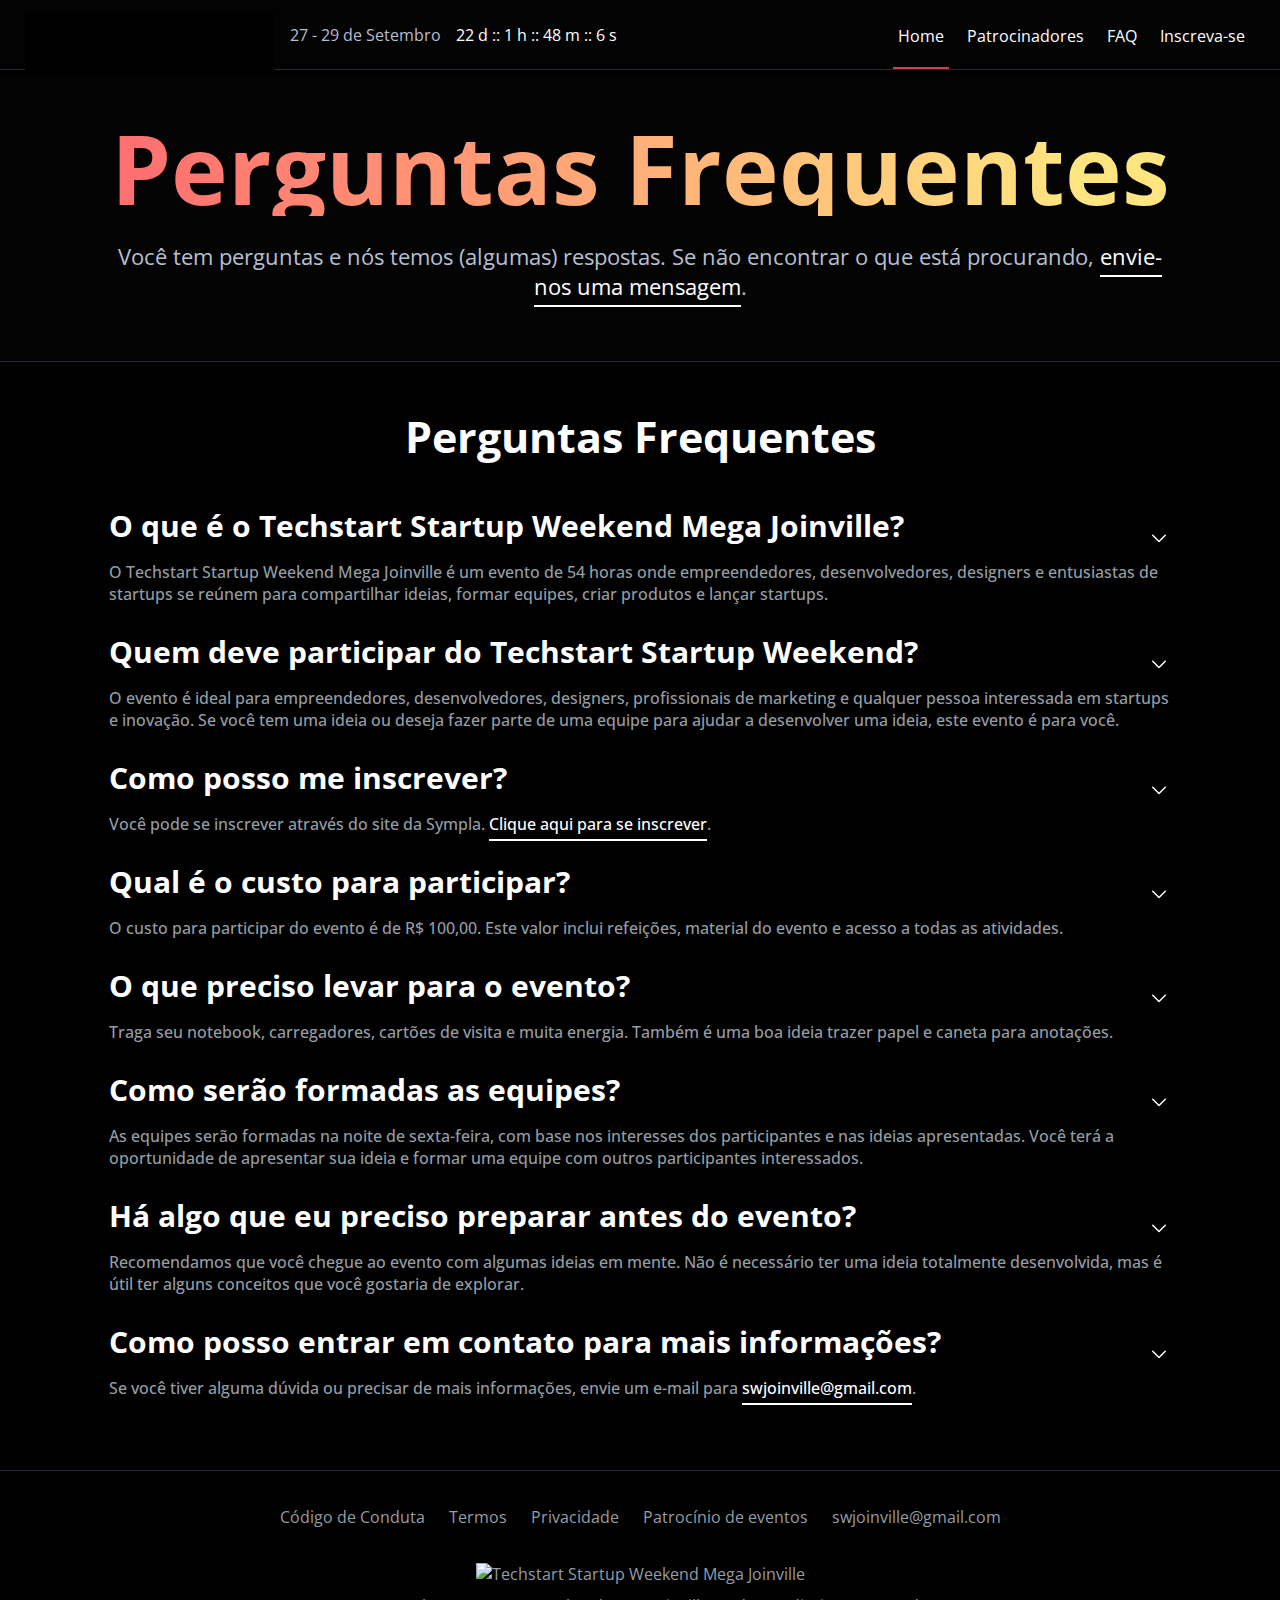
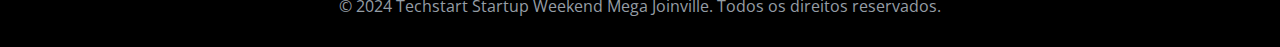
==== commit c0e69009: "Organizado arquivos" ====
--- a/faq.html
+++ b/faq.html
@@ -4,31 +4,10 @@
     <meta charset="UTF-8">
     <title>FAQ - Techstart Startup Weekend Mega Joinville</title>
     <link rel="stylesheet" href="asset/style.css">
+    <script src="asset/script.js"></script>
 </head>
 <body>
-    <header>
-        <img class="logo" src="asset/sw_logo.png" alt="Techstart Startup Weekend Mega Joinville">
-        <div class="time">27 - 29 de Setembro</div>
-        <div class="countdown-time">
-            <span class="d">22</span>
-            d
-            ::
-            <span class="h">1</span>
-            h
-            ::
-            <span class="m">48</span>
-            m
-            ::
-            <span class="s">6</span>
-            s
-        </div>
-        <nav>
-            <li><a href="index.html">Home</a></li>
-            <li><a href="index.html#sponsors">Patrocinadores</a></li>
-            <li class="active"><a href="">FAQ</a></li>
-            <li><a href="https://www.sympla.com.br/meetup-metodos-de-ideacao--techstarts-startup-weekend-mega-joinville__2481540" target="_blank">Inscreva-se</a></li>
-        </nav>
-    </header>
+    <div include-html="header.html"></div>
     <section class="content content-small">
         <div class="container">
             <h1 class="gradient-text">Perguntas Frequentes</h1>
@@ -39,124 +18,8 @@
         </div>
     </section>
     <hr>
-    <section class="faq">
-        <div class="container">
-            <h1>Perguntas Frequentes</h1>
-            <ul class="faq-question">
-                <li>
-                    <h2 class="faq-title">
-                        O que é o Techstart Startup Weekend Mega Joinville?
-                    </h2>
-                    <svg height="24" viewBox="0 0 24 24" version="1.1" width="24" aria-hidden="true"><path fill-rule="evenodd" d="M5.22 8.72a.75.75 0 000 1.06l6.25 6.25a.75.75 0 001.06 0l6.25-6.25a.75.75 0 00-1.06-1.06L12 14.44 6.28 8.72a.75.75 0 00-1.06 0z"></path></svg>
-                    <div class="faq-content">
-                        <p>
-                            O Techstart Startup Weekend Mega Joinville é um evento de 54 horas onde empreendedores, desenvolvedores, designers e entusiastas de startups se reúnem para compartilhar ideias, formar equipes, criar produtos e lançar startups.
-                        </p>
-                    </div>
-                </li>
-                <li>
-                    <h2 class="faq-title">
-                        Quem deve participar do Techstart Startup Weekend?
-                    </h2>
-                    <svg height="24" viewBox="0 0 24 24" version="1.1" width="24" aria-hidden="true"><path fill-rule="evenodd" d="M5.22 8.72a.75.75 0 000 1.06l6.25 6.25a.75.75 0 001.06 0l6.25-6.25a.75.75 0 00-1.06-1.06L12 14.44 6.28 8.72a.75.75 0 00-1.06 0z"></path></svg>
-                    <div class="faq-content">
-                        <p>
-                            O evento é ideal para empreendedores, desenvolvedores, designers, profissionais de marketing e qualquer pessoa interessada em startups e inovação. Se você tem uma ideia ou deseja fazer parte de uma equipe para ajudar a desenvolver uma ideia, este evento é para você.
-                        </p>
-                    </div>
-                </li>
-                <li>
-                    <h2 class="faq-title">
-                        Como posso me inscrever?
-                    </h2>
-                    <svg height="24" viewBox="0 0 24 24" version="1.1" width="24" aria-hidden="true"><path fill-rule="evenodd" d="M5.22 8.72a.75.75 0 000 1.06l6.25 6.25a.75.75 0 001.06 0l6.25-6.25a.75.75 0 00-1.06-1.06L12 14.44 6.28 8.72a.75.75 0 00-1.06 0z"></path></svg>
-                    <div class="faq-content">
-                        <p>
-                            Você pode se inscrever através do site da Sympla. <a class="underline" href="https://www.sympla.com.br/meetup-metodos-de-ideacao--techstarts-startup-weekend-mega-joinville__2481540" target="_blank">Clique aqui para se inscrever</a>.
-                        </p>
-                    </div>
-                </li>
-                <li>
-                    <h2 class="faq-title">
-                        Qual é o custo para participar?
-                    </h2>
-                    <svg height="24" viewBox="0 0 24 24" version="1.1" width="24" aria-hidden="true"><path fill-rule="evenodd" d="M5.22 8.72a.75.75 0 000 1.06l6.25 6.25a.75.75 0 001.06 0l6.25-6.25a.75.75 0 00-1.06-1.06L12 14.44 6.28 8.72a.75.75 0 00-1.06 0z"></path></svg>
-                    <div class="faq-content">
-                        <p>
-                            O custo para participar do evento é de R$ 120,00. Este valor inclui refeições, material do evento e acesso a todas as atividades.
-                        </p>
-                    </div>
-                </li>
-                <li>
-                    <h2 class="faq-title">
-                        O que preciso levar para o evento?
-                    </h2>
-                    <svg height="24" viewBox="0 0 24 24" version="1.1" width="24" aria-hidden="true"><path fill-rule="evenodd" d="M5.22 8.72a.75.75 0 000 1.06l6.25 6.25a.75.75 0 001.06 0l6.25-6.25a.75.75 0 00-1.06-1.06L12 14.44 6.28 8.72a.75.75 0 00-1.06 0z"></path></svg>
-                    <div class="faq-content">
-                        <p>
-                            Traga seu notebook, carregadores, cartões de visita e muita energia. Também é uma boa ideia trazer papel e caneta para anotações.
-                        </p>
-                    </div>
-                </li>
-                <li>
-                    <h2 class="faq-title">
-                        Como serão formadas as equipes?
-                    </h2>
-                    <svg height="24" viewBox="0 0 24 24" version="1.1" width="24" aria-hidden="true"><path fill-rule="evenodd" d="M5.22 8.72a.75.75 0 000 1.06l6.25 6.25a.75.75 0 001.06 0l6.25-6.25a.75.75 0 00-1.06-1.06L12 14.44 6.28 8.72a.75.75 0 00-1.06 0z"></path></svg>
-                    <div class="faq-content">
-                        <p>
-                            As equipes serão formadas na noite de sexta-feira, com base nos interesses dos participantes e nas ideias apresentadas. Você terá a oportunidade de apresentar sua ideia e formar uma equipe com outros participantes interessados.
-                        </p>
-                    </div>
-                </li>
-                <li>
-                    <h2 class="faq-title">
-                        Há algo que eu preciso preparar antes do evento?
-                    </h2>
-                    <svg height="24" viewBox="0 0 24 24" version="1.1" width="24" aria-hidden="true"><path fill-rule="evenodd" d="M5.22 8.72a.75.75 0 000 1.06l6.25 6.25a.75.75 0 001.06 0l6.25-6.25a.75.75 0 00-1.06-1.06L12 14.44 6.28 8.72a.75.75 0 00-1.06 0z"></path></svg>
-                    <div class="faq-content">
-                        <p>
-                            Recomendamos que você chegue ao evento com algumas ideias em mente. Não é necessário ter uma ideia totalmente desenvolvida, mas é útil ter alguns conceitos que você gostaria de explorar.
-                        </p>
-                    </div>
-                </li>
-                <li>
-                    <h2 class="faq-title">
-                        Como posso entrar em contato para mais informações?
-                    </h2>
-                    <svg height="24" viewBox="0 0 24 24" version="1.1" width="24" aria-hidden="true"><path fill-rule="evenodd" d="M5.22 8.72a.75.75 0 000 1.06l6.25 6.25a.75.75 0 001.06 0l6.25-6.25a.75.75 0 00-1.06-1.06L12 14.44 6.28 8.72a.75.75 0 00-1.06 0z"></path></svg>
-                    <div class="faq-content">
-                        <p>
-                            Se você tiver alguma dúvida ou precisar de mais informações, envie um e-mail para <a class="underline" href="mailto:swjoinville@gmail.com">swjoinville@gmail.com</a>.
-                        </p>
-                    </div>
-                </li>
-            </ul>
-        </div>
-    </section>
+    <div include-html="faq-content.html"></div>
     <hr>
-    <footer>
-        <ul class="linear-list">
-            <li>
-                <a href="codigo-de-conduta.html">Código de Conduta</a>
-            </li>
-            <li>
-                <a href="termos.html">Termos</a>
-            </li>
-            <li>
-                <a href="privacidade.html">Privacidade</a>
-            </li>
-            <li>
-                <a href="patrocinio.html">Patrocínio de eventos</a>
-            </li>
-            <li>
-                <a href="mailto:swjoinville@gmail.com">swjoinville@gmail.com</a>
-            </li>
-        </ul>
-        <a href="">
-            <img class="logo" src="asset/Startup-Weekend-Logo-Inverse.svg" alt="Techstart Startup Weekend Mega Joinville">
-        </a>
-        <p class="copyright">© 2024 Techstart Startup Weekend Mega Joinville. Todos os direitos reservados.</p>
-    </footer>
+    <div include-html="footer.html"></div>
 </body>
 </html>
